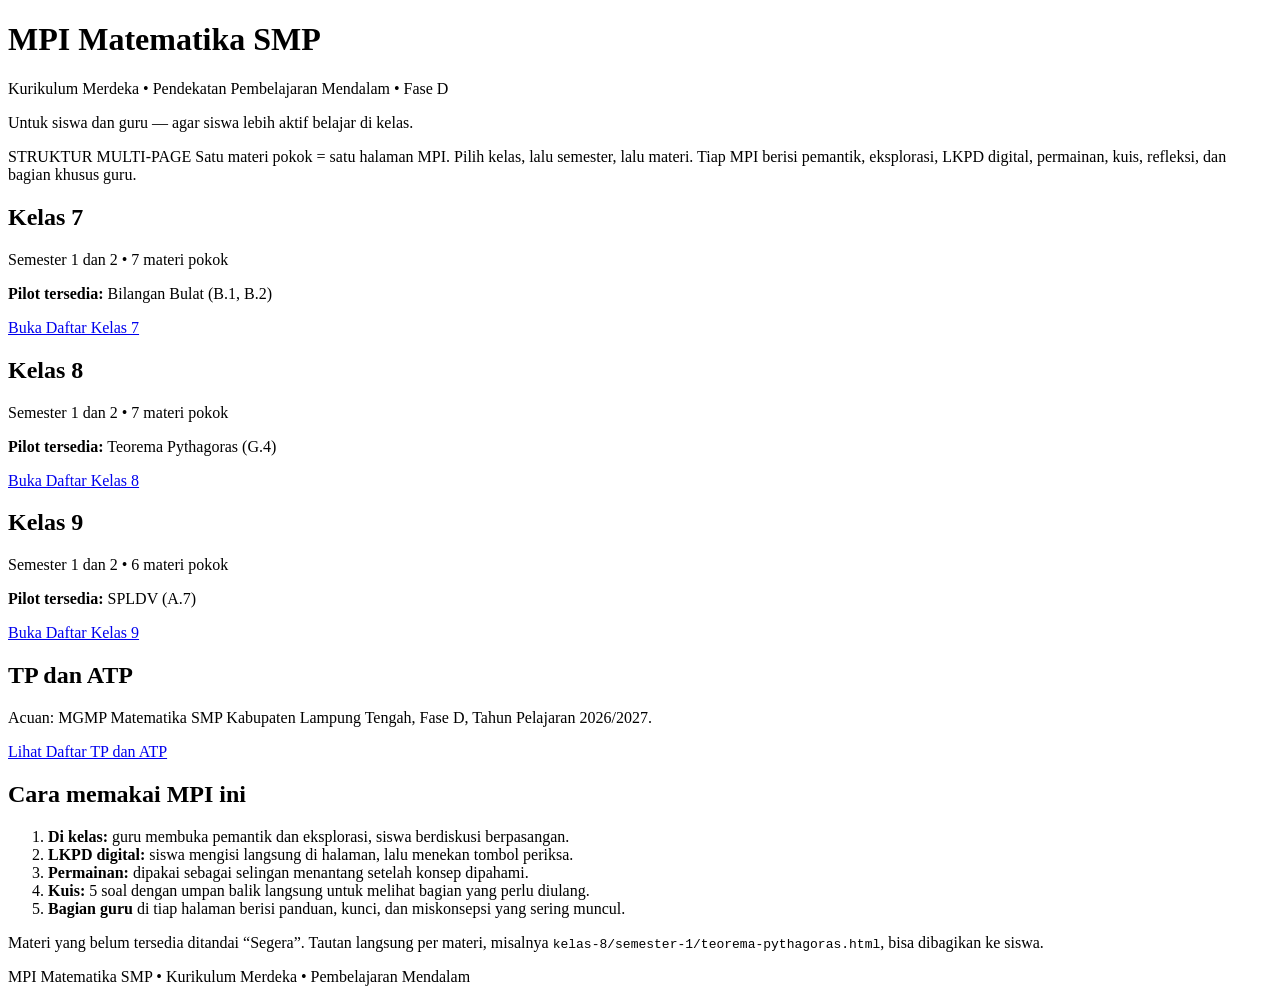
==== index.html @ 50e13190 "Add files via upload" ====
<!doctype html><html lang="id"><head><meta charset="utf-8"><meta name="viewport" content="width=device-width,initial-scale=1">
<title>MPI Matematika SMP — Kurikulum Merdeka</title><link rel="stylesheet" href="assets/css/style.css"></head><body>
<header><div class="wrap"><h1>MPI Matematika SMP</h1><p>Kurikulum Merdeka • Pendekatan Pembelajaran Mendalam • Fase D</p><p>Untuk siswa dan guru — agar siswa lebih aktif belajar di kelas.</p></div></header>
<main class="wrap">
<p><span class="pill">STRUKTUR MULTI-PAGE</span> Satu materi pokok = satu halaman MPI. Pilih kelas, lalu semester, lalu materi. Tiap MPI berisi pemantik, eksplorasi, LKPD digital, permainan, kuis, refleksi, dan bagian khusus guru.</p>
<div class="grid">
<section class="card"><h2>Kelas 7</h2><p>Semester 1 dan 2 • 7 materi pokok</p><p><b>Pilot tersedia:</b> Bilangan Bulat (B.1, B.2)</p><a class="btn" href="kelas-7/index.html">Buka Daftar Kelas 7</a></section>
<section class="card"><h2>Kelas 8</h2><p>Semester 1 dan 2 • 7 materi pokok</p><p><b>Pilot tersedia:</b> Teorema Pythagoras (G.4)</p><a class="btn" href="kelas-8/index.html">Buka Daftar Kelas 8</a></section>
<section class="card"><h2>Kelas 9</h2><p>Semester 1 dan 2 • 6 materi pokok</p><p><b>Pilot tersedia:</b> SPLDV (A.7)</p><a class="btn" href="kelas-9/index.html">Buka Daftar Kelas 9</a></section>
</div>
<section class="card"><h2>TP dan ATP</h2><p>Acuan: MGMP Matematika SMP Kabupaten Lampung Tengah, Fase D, Tahun Pelajaran 2026/2027.</p><a class="btn" href="atp/index.html">Lihat Daftar TP dan ATP</a></section>
<section class="card guru"><h2>Cara memakai MPI ini</h2><ol>
<li><b>Di kelas:</b> guru membuka pemantik dan eksplorasi, siswa berdiskusi berpasangan.</li>
<li><b>LKPD digital:</b> siswa mengisi langsung di halaman, lalu menekan tombol periksa.</li>
<li><b>Permainan:</b> dipakai sebagai selingan menantang setelah konsep dipahami.</li>
<li><b>Kuis:</b> 5 soal dengan umpan balik langsung untuk melihat bagian yang perlu diulang.</li>
<li><b>Bagian guru</b> di tiap halaman berisi panduan, kunci, dan miskonsepsi yang sering muncul.</li>
</ol><p>Materi yang belum tersedia ditandai “Segera”. Tautan langsung per materi, misalnya <code>kelas-8/semester-1/teorema-pythagoras.html</code>, bisa dibagikan ke siswa.</p></section>
</main><footer>MPI Matematika SMP • Kurikulum Merdeka • Pembelajaran Mendalam</footer>
</body></html>
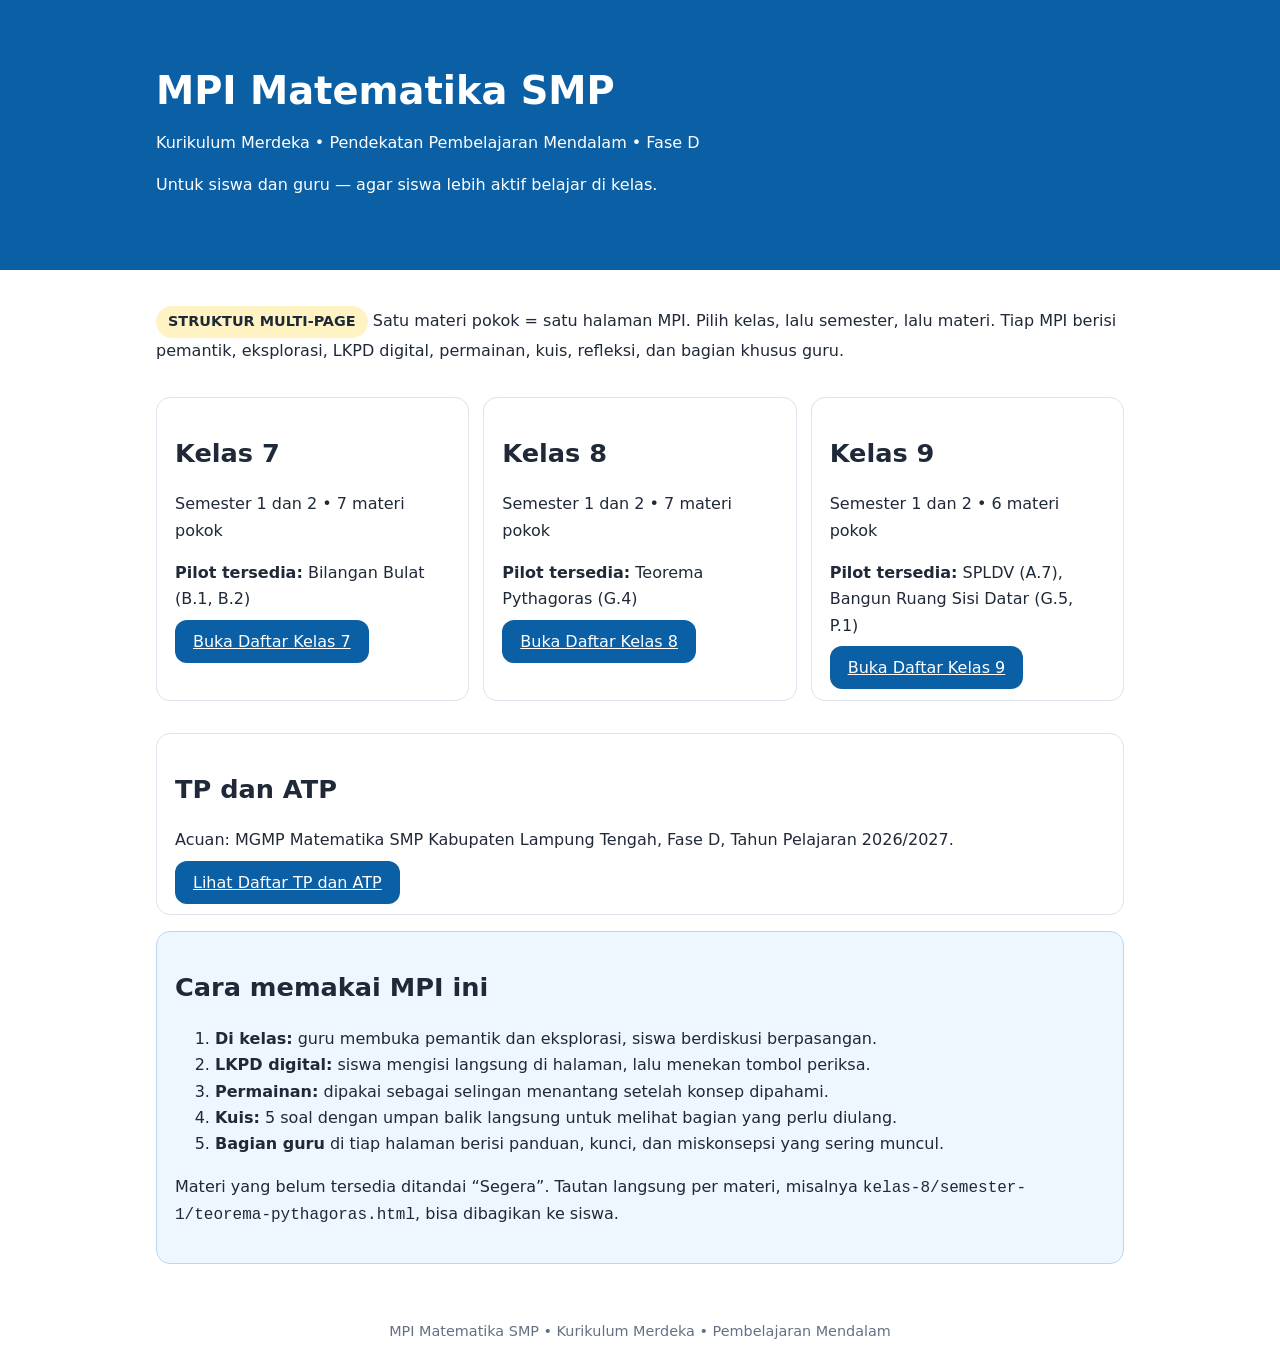
==== commit 6b6ecc82: "Tambah MPI Bangun Ruang Sisi Datar (G.5, P.1) dan lengkapi halaman pilot yang masih 404" ====
--- a/index.html
+++ b/index.html
@@ -6,7 +6,7 @@
 <div class="grid">
 <section class="card"><h2>Kelas 7</h2><p>Semester 1 dan 2 • 7 materi pokok</p><p><b>Pilot tersedia:</b> Bilangan Bulat (B.1, B.2)</p><a class="btn" href="kelas-7/index.html">Buka Daftar Kelas 7</a></section>
 <section class="card"><h2>Kelas 8</h2><p>Semester 1 dan 2 • 7 materi pokok</p><p><b>Pilot tersedia:</b> Teorema Pythagoras (G.4)</p><a class="btn" href="kelas-8/index.html">Buka Daftar Kelas 8</a></section>
-<section class="card"><h2>Kelas 9</h2><p>Semester 1 dan 2 • 6 materi pokok</p><p><b>Pilot tersedia:</b> SPLDV (A.7)</p><a class="btn" href="kelas-9/index.html">Buka Daftar Kelas 9</a></section>
+<section class="card"><h2>Kelas 9</h2><p>Semester 1 dan 2 • 6 materi pokok</p><p><b>Pilot tersedia:</b> SPLDV (A.7), Bangun Ruang Sisi Datar (G.5, P.1)</p><a class="btn" href="kelas-9/index.html">Buka Daftar Kelas 9</a></section>
 </div>
 <section class="card"><h2>TP dan ATP</h2><p>Acuan: MGMP Matematika SMP Kabupaten Lampung Tengah, Fase D, Tahun Pelajaran 2026/2027.</p><a class="btn" href="atp/index.html">Lihat Daftar TP dan ATP</a></section>
 <section class="card guru"><h2>Cara memakai MPI ini</h2><ol>
--- a/assets/css/style.css
+++ b/assets/css/style.css
@@ -0,0 +1,91 @@
+:root{--biru:#0b5fa5;--hijau:#0e9a6b;--kuning:#fff3c4;--abu:#f4f6f8;--teks:#1f2937}
+*{box-sizing:border-box}
+html{font-size:16px}
+body{font-family:system-ui,-apple-system,Segoe UI,Roboto,Arial,sans-serif;margin:0;color:var(--teks);line-height:1.65;background:#fff;overflow-wrap:break-word}
+h1{font-size:clamp(1.6rem,4.5vw,2.4rem);line-height:1.2;margin:.3em 0}
+h2{font-size:clamp(1.25rem,3.5vw,1.6rem);line-height:1.3}
+header{background:var(--biru);color:#fff;padding:clamp(20px,4vw,36px) 20px}
+header a{color:#ffe082}
+.wrap{width:min(94vw,900px);margin:0 auto;padding:20px 16px}
+.card{border:1px solid #dce3ea;border-radius:14px;padding:18px;margin:16px 0;background:#fff}
+.card.guru{background:#eef7ff;border-color:#bcd7f0}
+.pill{display:inline-block;background:var(--kuning);color:#1f2937;border-radius:999px;padding:4px 12px;font-weight:700;font-size:.9em}
+.btn{background:var(--biru);color:#fff;border:0;border-radius:12px;padding:12px 18px;cursor:pointer;font-size:1em;min-height:48px;touch-action:manipulation}
+.btn.hijau{background:var(--hijau)}
+.btn:hover{opacity:.92}
+.btn:focus-visible,.num:focus-visible,input:focus-visible,textarea:focus-visible,summary:focus-visible{outline:3px solid #f59e0b;outline-offset:3px}
+input[type=text],input[type=number],textarea{padding:11px;border:1px solid #cbd5e1;border-radius:10px;width:100%;max-width:420px;font-size:1em;min-height:48px}
+textarea{max-width:100%}
+.grid{display:grid;grid-template-columns:repeat(auto-fit,minmax(240px,1fr));gap:14px}
+.benar{color:#0e7a55;font-weight:700} .salah{color:#b42318;font-weight:700}
+details{border:1px solid #dce3ea;border-radius:10px;padding:12px 14px;margin:10px 0}
+details summary{cursor:pointer;min-height:44px}
+.num{display:inline-flex;align-items:center;justify-content:center;min-width:52px;min-height:52px;text-align:center;background:var(--abu);border:1px solid #cbd5e1;border-radius:10px;padding:10px;margin:5px;cursor:pointer;font-weight:700;font-size:1.05em;touch-action:manipulation}
+.num.pilih{background:#ffe082}
+footer{color:#667085;font-size:.9em;padding:20px;text-align:center}
+
+/* HP: satu kolom, tombol penuh, target sentuh besar */
+@media (max-width:600px){
+  .wrap{width:100%;padding:16px 14px}
+  .card{padding:16px;border-radius:12px}
+  .grid{grid-template-columns:1fr}
+  .btn{width:100%;padding:14px 16px;margin:4px 0}
+  .btn + .btn{margin-top:8px}
+  input[type=text],input[type=number]{max-width:100%}
+  .num{min-width:56px;min-height:56px}
+}
+
+/* HP landscape: header lebih ramping supaya konten cepat terlihat */
+@media (max-width:900px) and (orientation:landscape){
+  header{padding:14px 16px}
+  .wrap{padding-top:12px}
+}
+
+/* Tablet: dua kolom, ruang napas lebih lega */
+@media (min-width:601px) and (max-width:1024px){
+  html{font-size:17px}
+  .wrap{width:min(92vw,860px);padding:22px 20px}
+  .grid{grid-template-columns:repeat(2,1fr)}
+  .card{padding:22px}
+  .btn{min-height:52px}
+}
+
+/* Laptop: tata letak standar, tiga kartu di beranda */
+@media (min-width:1025px) and (max-width:1399px){
+  .wrap{width:min(92vw,1000px)}
+  .grid{grid-template-columns:repeat(3,1fr)}
+}
+
+/* Layar besar 1400-1599 (laptop besar / TV yang diset resolusi menengah):
+   teks sedikit diperbesar supaya tetap terbaca dari agak jauh */
+@media (min-width:1400px) and (max-width:1599px){
+  html{font-size:19px}
+  .wrap{width:min(92vw,1200px)}
+  .grid{grid-template-columns:repeat(3,1fr)}
+  .btn{min-height:56px}
+  .num{min-width:60px;min-height:60px}
+}
+
+/* TV / Panel Interaktif Digital 52 inci ke atas: teks jauh lebih besar,
+   dibaca dari jarak 2-3 meter, target sentuh / klik jauh lebih besar */
+@media (min-width:1600px){
+  html{font-size:21px}
+  body{line-height:1.7}
+  .wrap{width:min(92vw,1440px);padding:32px 24px}
+  header{padding:44px 24px}
+  h1{font-size:2.9rem}
+  h2{font-size:1.9rem}
+  .card{padding:30px;border-radius:18px;margin:22px 0}
+  .grid{grid-template-columns:repeat(3,1fr);gap:22px}
+  .btn{padding:17px 28px;min-height:64px;font-size:1.05em;border-radius:14px}
+  input[type=text],input[type=number],textarea{padding:15px;min-height:60px;max-width:560px;font-size:1.05em}
+  input[type=number]{max-width:240px !important}
+  .num{min-width:72px;min-height:72px;font-size:1.2em;border-radius:12px}
+  details{padding:18px 20px}
+}
+
+/* Layar sangat besar (TV 4K / proyektor): jangan biarkan baris teks terlalu panjang */
+@media (min-width:2200px){
+  html{font-size:23px}
+  .wrap{width:min(88vw,1600px)}
+}
